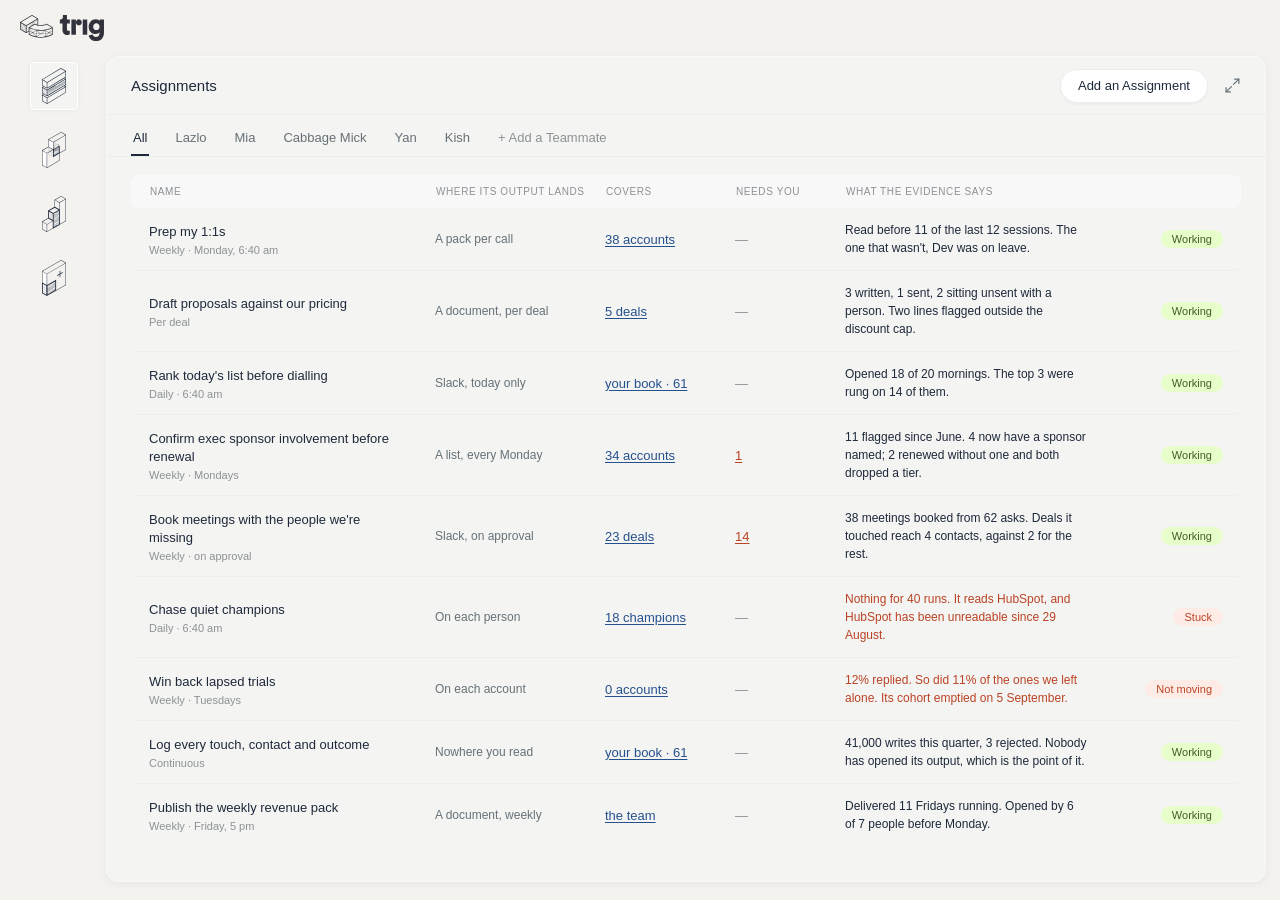
==== assignments.html @ 03ea517f "Trig prototype: shell, dashboard, needs, assignments, reports" ====
<!doctype html>
<html lang="en-GB">
<head>
<meta charset="utf-8">
<meta name="viewport" content="width=device-width, initial-scale=1">
<title>Assignments &middot; Trig</title>
<link rel="stylesheet" href="styles.css">
</head>
<body data-section="dashboard" data-page="assignments">
<div class="app">

  <div class="body" data-shell>

    <main class="panel">

      <div class="titlebar">
        <h1>Assignments</h1>
        <div class="titlebar-actions"><button class="btn" type="button">Add an Assignment</button><span class="expand" aria-hidden="true"><svg width="17" height="17" viewBox="0 0 24 24" fill="none" stroke="currentColor" stroke-width="1.7" stroke-linecap="round" stroke-linejoin="round"><path d="M15 3h6v6"/><path d="M9 21H3v-6"/><path d="M21 3l-7.5 7.5"/><path d="M3 21l7.5-7.5"/></svg></span></div>
      </div>

      <nav class="tabs" aria-label="Teammates">
      <a class="tab" href="#" aria-current="true">All</a>
      <a class="tab" href="#" >Lazlo</a>
      <a class="tab" href="#" >Mia</a>
      <a class="tab" href="#" >Cabbage Mick</a>
      <a class="tab" href="#" >Yan</a>
      <a class="tab" href="#" >Kish</a>
      <a class="tab add" href="#">+ Add a Teammate</a>
      </nav>

      <section class="pad-bottom full" id="asg-view">
        <p class="filter-note" id="assignments-note"></p>
        <div class="table assignments" id="assignments-list"></div>
      </section>

    </main>
  </div>
</div>

<script type="module" src="shell.js"></script>
<script type="module" src="filter.js"></script>
<script type="module" src="assignments.js"></script>
</body>
</html>
---- styles.css ----
/* Trig prototype — the "countries" layer.
   Tokens lifted from Core 2026, node 1945-17562. */

:root {
  --page:   #f3f2ef;
  --panel:  #f4f4f2;
  --panel2: #f8f8f8;
  --edge:   #f9f9f9;
  --rule:   #edeeec;
  --white:  #ffffff;
  --hair:   #dbdbdb;

  --ink:    #1e293b;
  --ink-2:  #667177;
  --ink-3:  #8c9196;

  --shadow-card: 0 2px 8px 0 rgba(0, 0, 0, 0.05);
  --shadow-nav:  0 2px 1px rgba(140, 145, 150, 0.05);

  /* flow — the three greek weights */
  --flow-1: #7f8894; /* prose */
  --flow-2: #9aa0aa; /* names */
  --flow-3: #c3c7cd; /* data */

  --good-bg: #e7fdca;
  --good-fg: #475b25;

  /* Type. Five sizes, all of them already load-bearing in the Assignments
     table: 10 column heads, 11 secondary, 12 body, 13 row content,
     15 titles. Nothing in a layout may invent a sixth. The one exception
     is --t-figure, for the dashboard's hero numbers only. */
  --t-label: 10px;
  --t-xs:    11px;
  --t-sm:    12px;
  --t-md:    13px;
  --t-lg:    15px;
  --t-figure: 28px;

  /* Leading is bound to the size, so a component can't set its own. */
  --lh-xs: 16px;
  --lh-sm: 18px;
  --lh-md: 20px;
  --lh-lg: 22px;

  --r-sm: 4px;
  --r-md: 8px;
  --r-lg: 12px;
  --r-pill: 48px;
}

*, *::before, *::after { box-sizing: border-box; }

html, body {
  margin: 0;
  padding: 0;
  background: var(--page);
  color: var(--ink);
  font-family: "Helvetica Neue", Inter, -apple-system, BlinkMacSystemFont, Roboto, "Segoe UI", sans-serif;
  -webkit-font-smoothing: antialiased;
  -moz-osx-font-smoothing: grayscale;
}

/* ---------------------------------------------------------------- shell */

.app { min-height: 100vh; display: flex; flex-direction: column; }

.logobar { height: 56px; display: flex; align-items: center; padding: 0 20px; flex: none; }
.logobar img { width: 84px; height: auto; display: block; }

.body { position: relative; flex-grow: 1; display: flex; gap: 12px; padding: 0 14px 18px; min-height: 0; }

/* ------------------------------------------------------------------ rail
   Figma node 1952:17944. 48px tiles, 4px radius, 16px gap, 16/6 padding.
   Interaction ported from frontend/src/layout/components/SideNav. */

.rail {
  width: 80px; flex: none;
  display: flex; flex-direction: column; align-items: center;
  padding: 6px 16px;
  gap: 16px;
}
.rail a {
  width: 48px; height: 48px; border-radius: var(--r-sm);
  display: flex; align-items: center; justify-content: center;
  text-decoration: none; position: relative;
  border: 0.5px solid transparent;
  transition: background-color 120ms ease, border-color 120ms ease;
}
.rail a img { width: 24px; height: 36px; display: block; }

/* hover — bg only, no border (matches hover:bg-grey-100) */
.rail a:hover { background: var(--panel); }

/* active — bg + hairline white border + the 2px ambient shadow */
.rail a[aria-current="page"] {
  background: var(--panel);
  border-color: var(--white);
  filter: drop-shadow(0 0 2px rgba(0, 0, 0, 0.05));
}

/* ---------------------------------------------------------------- subnav
   Overlays when hovered; takes layout space when pinned. */

.subnav {
  position: absolute; left: 94px; top: 0; bottom: 0; z-index: 5;
  width: 200px; flex: none;
  background: var(--panel2);
  border: 1px solid var(--white);
  border-radius: var(--r-lg);
  box-shadow: var(--shadow-card);
  display: flex; flex-direction: column;
  overflow: hidden;
  opacity: 0; visibility: hidden; transform: translateX(-6px);
  transition: opacity 120ms ease, transform 120ms ease, visibility 0s linear 120ms;
}
.subnav[data-open="true"] {
  opacity: 1; visibility: visible; transform: none;
  transition: opacity 120ms ease, transform 120ms ease, visibility 0s;
}
.app[data-pinned="true"] .subnav { position: relative; left: 0; }

.subnav header {
  display: flex; align-items: center; justify-content: space-between;
  padding: 12px 16px; border-bottom: 1px solid var(--rule);
}
.subnav header h2 { margin: 0; font-size: var(--t-md); font-weight: 500; }
.subnav .pin {
  border: 0; background: none; padding: 4px; margin: -4px;
  color: var(--ink-2); cursor: pointer; display: flex; line-height: 0;
}
.subnav .pin:hover { color: var(--ink); }
.app[data-pinned="true"] .subnav .pin { color: var(--ink); }
.app[data-pinned="true"] .subnav .pin svg { transform: rotate(180deg); }

.subnav ul { list-style: none; margin: 0; padding: 8px; display: flex; flex-direction: column; gap: 2px; }
.subnav li a {
  display: block; padding: 8px 12px; border-radius: 6px;
  font-size: var(--t-md); color: var(--ink); text-decoration: none;
}
.subnav li a:hover { background: var(--panel); }
.subnav li a[aria-current="page"] { background: var(--white); box-shadow: var(--shadow-nav); font-weight: 500; }

.panel {
  flex-grow: 1; min-width: 0;
  background: var(--panel);
  border: 1px solid var(--edge);
  border-radius: var(--r-lg);
  box-shadow: var(--shadow-card);
  display: flex; flex-direction: column;
  overflow: hidden;
}

/* ------------------------------------------------------------- titlebar */

.titlebar {
  position: relative; height: 58px; flex: none;
  display: flex; align-items: center; padding: 0 24px;
  border-bottom: 1px solid var(--rule);
}
.titlebar h1 { margin: 0; font-size: var(--t-lg); font-weight: 400; color: var(--ink-2); }
.titlebar .expand { position: absolute; right: 24px; color: var(--ink-2); display: flex; }

/* ----------------------------------------------------------------- tabs */

.tabs {
  display: flex; align-items: flex-end; gap: 24px;
  padding: 15px 24px 0;
  border-bottom: 1px solid var(--rule);
}
.tab {
  font-size: var(--t-md); color: var(--ink-2); text-decoration: none;
  padding: 0 2px 9px; border-bottom: 2px solid transparent;
}
.tab[aria-current="true"] { color: var(--ink); border-bottom-color: var(--ink); }
.tab.add { color: var(--ink-3); }

/* ---------------------------------------------------------------- stats */

.stats { display: flex; border-bottom: 1px solid var(--rule); }
.stat { flex: 1 1 0; padding: 14px 24px; min-width: 0; }
.stat + .stat { border-left: 1px solid var(--rule); }
.stat dt { font-size: var(--t-md); color: var(--ink-2); margin: 0 0 5px; }
.stat dd {
  margin: 0; font-size: var(--t-figure); line-height: 34px; font-weight: 300;
  letter-spacing: -0.02em; font-variant-numeric: tabular-nums;
}

/* -------------------------------------------------------------- section */

.section-head {
  display: flex; align-items: center; justify-content: space-between;
  padding: 20px 24px 14px;
}
.section-head h2 { margin: 0; font-size: var(--t-lg); font-weight: 500; }

.btn {
  display: inline-flex; align-items: center; gap: 9px;
  height: 34px; padding: 0 17px;
  border: 1px solid var(--rule); border-radius: var(--r-pill);
  background: var(--white); box-shadow: var(--shadow-nav);
  font: inherit; font-size: var(--t-md); font-weight: 500; color: var(--ink);
  text-decoration: none; cursor: pointer;
}

.divider { height: 1px; background: var(--rule); margin-top: 20px; }

/* ----------------------------------------------------------------- flow
   Unreadable by design: structure only, no content to assess yet. */

.flow { display: inline-flex; align-items: center; flex-wrap: wrap; gap: 8px; }
.flow i {
  display: block; height: 4px; border-radius: 2px;
  background: var(--flow-3);
}
.flow.prose { gap: 11px; }
.flow.prose i { height: 9px; border-radius: 5px; background: var(--flow-1); }
.flow.name { gap: 9px; }
.flow.name i { height: 5px; border-radius: 3px; background: var(--flow-2); }
.flow.cell i { background: var(--flow-2); }

.overview { padding: 20px 24px 26px; border-bottom: 1px solid var(--rule); }
.overview h2 { margin: 0 0 16px; font-size: var(--t-lg); font-weight: 500; }
.overview .line + .line { margin-top: 15px; }

/* ---------------------------------------------------------------- table */

.table { padding: 0 24px; }
.table .row {
  display: grid;
  grid-template-columns: 1fr 300px 300px 300px 300px;
  align-items: center;
}
.table.has-status .row { grid-template-columns: 1fr 300px 300px 300px 300px 190px; }

.table .row.head {
  background: var(--panel2);
  border: 1px solid var(--edge);
  border-radius: var(--r-md);
  padding: 10px 18px;
  font-size: var(--t-label);
  letter-spacing: 0.06em;
  text-transform: uppercase;
  color: var(--ink-3);
}
.table .row.item { padding: 15px 18px; border-bottom: 1px solid var(--rule); }
.table .row.item:last-child { border-bottom: 0; }

.status-good {
  display: inline-block; width: 34px; height: 10px; border-radius: 5px;
  background: var(--good-fg); opacity: 0.55;
  box-shadow: 0 0 0 5px var(--good-bg);
  margin-left: 5px;
}
.status-idle { display: inline-flex; align-items: center; gap: 7px; }
.status-idle::before {
  content: ""; width: 9px; height: 9px; border-radius: 50%;
  border: 1.5px solid var(--flow-2);
}
.status-idle::after {
  content: ""; width: 34px; height: 4px; border-radius: 2px; background: var(--flow-2);
}

/* ---------------------------------------------------------------- cards */

.cards { padding: 0 24px 8px; display: flex; flex-wrap: wrap; gap: 14px; }
.cards .card {
  flex: 1 1 calc(33.333% - 10px); min-width: 0; height: 64px;
  background: var(--panel2);
  border: 1px solid var(--edge);
  border-radius: var(--r-md);
  box-shadow: var(--shadow-nav);
}

.pad-bottom { padding-bottom: 8px; }

/* ---------------------------------------------------------- needs action */

.table.needs .row { grid-template-columns: 186px 1fr 176px 128px 66px 132px; gap: 18px; }
.table .row.need { cursor: pointer; border-radius: 6px; }
.table .row.need:hover { background: var(--panel2); }
.table .row.need:focus-visible { outline: 2px solid var(--ink); outline-offset: -2px; }
.table .row.need[data-selected] { background: var(--white); box-shadow: var(--shadow-nav); }

.need-name { display: flex; align-items: center; gap: 10px; font-size: var(--t-md); font-weight: 500; padding-right: 12px; }

/* The subject glyph is the only thing that says whether a row is about a
   customer or about our own plumbing. It changes whether you act at all. */
.need-glyph { width: 16px; height: 16px; flex: none; color: var(--ink-3); }
.need-glyph svg { width: 16px; height: 16px; display: block; }
.need[data-subject="tool"]       .need-glyph { color: #c2410c; }
.need[data-subject="assignment"] .need-glyph { color: #7c6f9c; }
.need[data-subject="person"]     .need-glyph { color: #25508e; }

/* "whose" carries the yours / someone-else's split at row level */
.need-meta.whose { color: var(--ink); }
.need[data-subject="person"] .need-meta.whose { color: #25508e; }

.drawer-kind {
  display: flex; align-items: center; gap: 7px;
  margin: 0 0 6px !important; font-size: var(--t-xs); letter-spacing: 0.06em;
  text-transform: uppercase; color: var(--ink-3) !important;
}

.need-line { font-size: var(--t-sm); line-height: var(--lh-sm); padding-right: 24px; }
.need-meta { font-size: var(--t-sm); color: var(--ink-2); }
.need-age  { font-size: var(--t-sm); color: var(--ink-3); font-variant-numeric: tabular-nums; }
.need-verb { display: flex; justify-content: flex-end; }

.btn.sm { height: 28px; padding: 0 12px; font-size: var(--t-sm); gap: 6px; }
.btn.primary { background: var(--ink); border-color: var(--ink); color: var(--white); }

/* --------------------------------------------------------------- drawer */

#scrim {
  position: fixed; inset: 0; background: rgba(0, 0, 0, 0.1); z-index: 40;
  opacity: 0; visibility: hidden; transition: opacity 140ms ease, visibility 0s linear 140ms;
}
#scrim[data-open="true"] { opacity: 1; visibility: visible; transition: opacity 140ms ease, visibility 0s; }

#drawer {
  position: fixed; top: 12px; right: 12px; bottom: 12px; width: 640px; z-index: 50;
  background: var(--panel);
  border: 1px solid var(--white);
  border-radius: var(--r-lg);
  box-shadow: 0 24px 48px rgba(15, 12, 8, 0.16), 0 8px 16px rgba(15, 12, 8, 0.08);
  display: flex; flex-direction: column; overflow: hidden;
  transform: translateX(16px); opacity: 0; visibility: hidden;
  transition: transform 160ms ease, opacity 160ms ease, visibility 0s linear 160ms;
}
#drawer[data-open="true"] {
  transform: none; opacity: 1; visibility: visible;
  transition: transform 160ms ease, opacity 160ms ease, visibility 0s;
}

#drawer header {
  display: flex; align-items: flex-start; justify-content: space-between; gap: 16px;
  padding: 18px 22px 15px; border-bottom: 1px solid var(--rule); flex: none;
}
#drawer header h2 { margin: 0 0 4px; font-size: var(--t-lg); font-weight: 500; letter-spacing: -0.005em; }
#drawer header p  { margin: 0; font-size: var(--t-sm); color: var(--ink-2); }

.icon-btn {
  border: 0; background: none; padding: 5px; margin: -5px; line-height: 0;
  color: var(--ink-2); cursor: pointer; border-radius: 5px;
}
.icon-btn:hover:not(:disabled) { color: var(--ink); background: var(--panel2); }
.icon-btn:disabled { opacity: 0.3; cursor: default; }

.drawer-body { flex-grow: 1; overflow-y: auto; padding: 4px 22px 20px; }
.drawer-body h3 {
  margin: 20px 0 8px; font-size: var(--t-xs); font-weight: 500;
  letter-spacing: 0.06em; text-transform: uppercase; color: var(--ink-3);
}
/* ONE list component, not one per surface. These were scoped to
   .drawer-body, so every list in a canvas fell back to the UA defaults:
   16px, disc bullets, 40px indent. That was the bad leading. */

ul.ev, ol.steps { margin: 0; padding: 0; list-style: none; }
ul.ev li, ol.steps li {
  font-size: var(--t-sm); line-height: var(--lh-sm);
  padding: 3px 0 3px 19px; position: relative;
}
ul.ev li::before {
  content: ""; position: absolute; left: 4px; top: 9px;
  width: 4px; height: 4px; border-radius: 50%; background: var(--ink-3);
}
.drawer-body ul.ev li::before { background: #f97d5e; }
ol.steps { counter-reset: s; }
ol.steps li::before {
  counter-increment: s; content: counter(s);
  position: absolute; left: 2px; top: 3px;
  font-size: var(--t-xs); color: var(--ink-3); font-variant-numeric: tabular-nums;
}

.artefact {
  background: var(--white); border: 1px solid var(--rule);
  border-radius: var(--r-md); padding: 13px 15px; margin-top: 2px;
}
.artefact-meta { margin: 0 0 8px; font-size: var(--t-xs); color: var(--ink-2); }
.artefact-body { margin: 0; font-size: var(--t-md); line-height: var(--lh-lg); }

#drawer footer { flex: none; border-top: 1px solid var(--rule); padding: 15px 22px 16px; }
#drawer .actions { display: flex; gap: 8px; flex-wrap: wrap; }
#drawer .after { margin: 11px 0 0; font-size: var(--t-sm); line-height: var(--lh-sm); color: var(--ink-2); }
#drawer .pager {
  display: flex; align-items: center; justify-content: flex-end; gap: 12px;
  margin-top: 13px; padding-top: 12px; border-top: 1px solid var(--rule);
  font-size: var(--t-sm); color: var(--ink-2); font-variant-numeric: tabular-nums;
}

.need[data-kind="ready"] .need-line { color: var(--ink-2); }

/* --------------------------------------------------------------- reports
   The thumbnail is a shape signature, not a loading state: a real
   miniature of the report's layout, drawn in one restrained ink. */

:root {
  --sk-1: #d4dae4; /* a filled element */
  --sk-2: #e6eaf0; /* a quiet element */
  --sk-3: #eff2f6; /* a rule or a track */
  --sk-hot: #b9c8de; /* the emphasised one */
}

.section-sub { margin: -8px 0 0; padding: 0 24px 4px; font-size: var(--t-md); color: var(--ink-2); }

.reports-grid {
  padding: 4px 24px 8px;
  display: grid; grid-template-columns: repeat(3, minmax(0, 1fr)); gap: 22px 20px;
}

.report { min-width: 0; }
.report h3 { margin: 13px 0 5px; font-size: var(--t-md); font-weight: 500; letter-spacing: -0.005em; }
.report .blurb {
  margin: 0; font-size: var(--t-sm); line-height: var(--lh-sm); color: var(--ink-2);
  display: -webkit-box; -webkit-line-clamp: 2; -webkit-box-orient: vertical; overflow: hidden;
}
.report .age { margin: 10px 0 0; font-size: var(--t-xs); color: var(--ink-3); }

.thumb {
  position: relative; height: 172px; overflow: hidden;
  background: var(--white);
  border: 1px solid var(--rule);
  border-radius: var(--r-md);
  box-shadow: var(--shadow-nav);
  transition: transform 140ms ease, box-shadow 140ms ease, border-color 140ms ease;
}
.report:hover .thumb {
  transform: translateY(-2px);
  box-shadow: 0 6px 16px rgba(0, 0, 0, 0.07);
  border-color: var(--hair);
}
.thumb-inner { padding: 13px 14px; height: 100%; display: flex; flex-direction: column; gap: 9px; }

/* the top of a longer document, not a card that ends */
.thumb-fade {
  position: absolute; left: 0; right: 0; bottom: 0; height: 46px;
  background: linear-gradient(to bottom, rgba(255,255,255,0), #fff 82%);
  pointer-events: none;
}

/* ---- skeleton primitives ---- */

.sk-b { display: block; height: 4px; border-radius: 2px; background: var(--sk-2); }
.sk-b.strong { background: var(--sk-1); }
.sk-b.h6 { height: 6px; border-radius: 3px; }
.sk-b.w14 { width: 14%; } .sk-b.w20 { width: 20%; } .sk-b.w22 { width: 22%; }
.sk-b.w26 { width: 26%; } .sk-b.w28 { width: 28%; } .sk-b.w30 { width: 30%; }
.sk-b.w34 { width: 34%; } .sk-b.w40 { width: 40%; } .sk-b.w50 { width: 50%; }
.sk-b.w56 { width: 56%; } .sk-b.w60 { width: 60%; } .sk-b.w70 { width: 70%; }

.sk-row { display: flex; gap: 7px; flex: none; }
.sk-row.tight { gap: 6px; }
.sk-tile {
  flex: 1 1 0; min-width: 0; background: var(--sk-3); border-radius: 4px;
  padding: 7px 8px; display: flex; flex-direction: column; gap: 5px;
}
.sk-tile.flat { background: none; padding: 0; }

.sk-table { display: flex; flex-direction: column; gap: 1px; flex: none; }
.sk-table.tall { gap: 1px; }
.sk-table.flush { flex: 1 1 0; }
.sk-tr {
  display: grid; grid-template-columns: 1fr 58px 58px 40px; gap: 9px;
  align-items: center; padding: 6px 8px; border-radius: 3px;
}
.sk-table.flush .sk-tr { grid-template-columns: 1fr 34px; }
.sk-tr.head { background: var(--sk-3); }
.sk-tr.head .sk-b { background: var(--sk-1); }

.sk-split { display: flex; gap: 12px; flex: 1 1 auto; min-height: 0; }
.sk-chart { flex: 1.3 1 0; min-width: 0; display: flex; flex-direction: column; }
.sk-chart svg { width: 100%; flex: 1 1 auto; display: block; overflow: visible; }
.sk-area { fill: var(--sk-2); }
.sk-line-p { fill: none; stroke: var(--sk-hot); stroke-width: 2; vector-effect: non-scaling-stroke; }
.sk-axis { display: flex; gap: 6px; margin-top: 6px; }
.sk-axis i { flex: 1 1 0; height: 3px; border-radius: 2px; background: var(--sk-3); }

.sk-list { flex: 1 1 0; min-width: 0; display: flex; flex-direction: column; gap: 9px; padding-top: 4px; }
.sk-li { display: flex; align-items: center; gap: 7px; }
.sk-dot { width: 6px; height: 6px; border-radius: 50%; background: var(--sk-1); flex: none; }
.sk-li .sk-b { flex: 0 0 auto; }

.sk-funnel { display: flex; flex-direction: column; gap: 9px; padding-top: 2px; }
.sk-fr { display: grid; grid-template-columns: 34px 1fr 20px; gap: 9px; align-items: center; }
.sk-fr .sk-bar { height: 11px; border-radius: 3px; background: var(--sk-2); }
.sk-fr:first-child .sk-bar { background: var(--sk-hot); }
.sk-fr:nth-child(2) .sk-bar { background: var(--sk-1); }

.sk-cols { display: flex; align-items: flex-end; gap: 5px; flex: 1 1 auto; min-height: 54px; }
.sk-cols.short { min-height: 0; }
.sk-col { flex: 1 1 0; background: var(--sk-2); border-radius: 2px 2px 0 0; }
.sk-col.hot { background: var(--sk-hot); }
.sk-baseline { height: 1px; background: var(--sk-3); flex: none; }

/* ----------------------------------------------------------- assignments */

.table.assignments .row { grid-template-columns: 268px 152px 112px 92px 1fr 118px; gap: 18px; }
.table .row.item.asg { cursor: pointer; border-radius: 6px; padding: 13px 18px; }
.table .row.item.asg:hover { background: var(--panel2); }
.table .row.item.asg:focus-visible { outline: 2px solid var(--ink); outline-offset: -2px; }
.table .row.item.asg[aria-current="true"] { background: var(--white); box-shadow: var(--shadow-nav); }

.asg-name { display: flex; flex-direction: column; gap: 3px; min-width: 0; padding-right: 12px; }
.asg-title { font-size: var(--t-md); font-weight: 500; line-height: var(--lh-sm); }
.asg-cadence { font-size: var(--t-xs); color: var(--ink-3); }

.asg-meta { font-size: var(--t-sm); color: var(--ink-2); }
.asg-evidence { font-size: var(--t-sm); line-height: var(--lh-sm); }
.asg[data-state="bad"] .asg-evidence { color: #ba4325; }

/* every count is a door */
.asg-door { font-size: var(--t-md); color: #25508e; text-decoration: underline; text-underline-offset: 2px; }
.asg-door.needs { font-weight: 500; color: #ba4325; }
.asg-door.none { color: var(--ink-3); text-decoration: none; }

.asg-state { display: flex; justify-content: flex-end; }
.pill {
  display: inline-flex; align-items: center; border-radius: var(--r-pill);
  padding: 3px 11px; font-size: var(--t-xs); font-weight: 500; white-space: nowrap;
  background: var(--good-bg); color: var(--good-fg);
}
.asg[data-state="bad"] .pill { background: #ffebe5; color: #ba4325; }

/* ------------------------------------------------- dedicated section page
   Same list, composed differently: the section header becomes the page
   title and its action moves into the titlebar. No new components. */

.titlebar-actions { position: absolute; right: 24px; display: flex; align-items: center; gap: 16px; }
.titlebar-actions .expand { position: static; }
.titlebar h1 { font-size: var(--t-lg); }
body:not([data-page="dashboard"]) .titlebar h1 { font-weight: 500; color: var(--ink); }

section.full { padding-top: 18px; }
section.full > .table, section.full > .reports-grid { padding-top: 0; }
.section-sub.flush { margin: 0 0 16px; padding: 0 24px; }

/* the filter says what it cannot do, rather than quietly doing nothing */
.filter-note { margin: 0 0 12px; padding: 0 24px; font-size: var(--t-sm); color: var(--ink-3); }
.filter-note:empty { display: none; }

/* The narrow variant of the assignments table: identical rows, identical
   padding and rules, with the cells that don't fit hidden. */
.table.assignments.narrow { padding: 0; }
.table.assignments.narrow .row { grid-template-columns: 1fr auto; gap: 12px; }
.table.assignments.narrow .asg-meta,
.table.assignments.narrow .asg-door,
.table.assignments.narrow .asg-evidence { display: none; }
.table.assignments.narrow .pill { padding: 2px 8px; }

/* --------------------------------------------------------- stepped view */

.stepped { display: flex; gap: 0; min-height: 620px; }
.col { min-width: 0; }
/* 24px matches .table, so a row sits at the same x whether the table is
   full width or is column 1. Without it the list shifts 10px on select. */
.col-list { width: 344px; flex: none; border-right: 1px solid var(--rule); padding: 0 24px 14px; }
.col-subjects { width: 308px; flex: none; border-right: 1px solid var(--rule); padding: 0 16px 12px; }
.col-canvas { flex: 1 1 0; padding: 4px 26px 24px; min-width: 0; }
.stepped.collapsed .col-canvas { padding-left: 26px; }



.subj {
  display: flex; flex-direction: column; gap: 2px; width: 100%; text-align: left;
  border: 0; background: none; font: inherit; cursor: pointer;
  padding: 9px 10px; border-radius: 6px; color: var(--ink);
}
.subj:hover { background: var(--panel2); }
.subj.on { background: var(--white); box-shadow: var(--shadow-nav); }






.subj-name { font-size: var(--t-md); }
.subj-sub { font-size: var(--t-xs); color: var(--ink-3); }

.run-chip {
  display: inline-flex; align-items: center; gap: 7px; margin: 0 0 10px 10px;
  background: var(--panel); border: 1px solid var(--rule); border-radius: var(--r-pill);
  padding: 4px 11px; font-size: var(--t-xs); color: var(--ink-2);
}
.grp {
  padding: 12px 10px 5px; font-size: var(--t-label); letter-spacing: 0.06em;
  text-transform: uppercase; color: var(--ink-3);
}
.grp.warn { color: #ba4325; }

/* ---- canvas ---- */

.col-canvas h2 { margin: 14px 0 5px; font-size: var(--t-lg); font-weight: 500; letter-spacing: -0.005em; }
.col-canvas .tag {
  display: inline-block; vertical-align: 3px; margin-left: 6px;
  background: var(--panel); border-radius: var(--r-pill);
  padding: 3px 10px; font-size: var(--t-xs); font-weight: 500; color: var(--ink-2);
}
.canvas-meta { margin: 0; font-size: var(--t-sm); line-height: var(--lh-sm); color: var(--ink-2); max-width: 720px; }
.canvas-body { max-width: 720px; }
.canvas-body h3 {
  margin: 18px 0 6px; font-size: var(--t-label); font-weight: 500;
  letter-spacing: 0.06em; text-transform: uppercase; color: var(--ink-3);
}
.canvas-body h3:first-child { margin-top: 12px; }
.canvas-actions { display: flex; gap: 8px; flex-wrap: wrap; margin-top: 14px; }
.canvas-after { margin: 12px 0 0; font-size: var(--t-sm); line-height: var(--lh-sm); color: var(--ink-2); max-width: 620px; }
.canvas-after.cost { color: #ba4325; }

.verdict { margin: 12px 0 0; font-size: var(--t-md); line-height: var(--lh-md); border-radius: var(--r-md); padding: 14px 16px; max-width: 760px; }
.verdict.ok  { background: #d2fbef; color: #077764; }
.verdict.bad { background: #fff6f4; color: #ba4325; }

.collapse-note {
  display: flex; align-items: flex-start; gap: 10px; margin: 12px 0 0;
  font-size: var(--t-sm); line-height: var(--lh-sm); color: var(--ink-2); max-width: 720px;
}
.collapse-note svg { flex: none; margin-top: 4px; }
.collapse-note strong { color: var(--ink); font-weight: 500; }

.proof { display: flex; flex-direction: column; }
.proof-row { display: flex; gap: 14px; align-items: baseline; padding: 9px 0; border-bottom: 1px solid var(--rule); }
.proof-n { width: 62px; flex: none; font-size: var(--t-lg); font-weight: 500; font-variant-numeric: tabular-nums; }
.proof-row > div { display: flex; flex-direction: column; gap: 2px; }
.proof-l { font-size: var(--t-md); }
.proof-s { font-size: var(--t-xs); color: var(--ink-3); }

.set-table { padding: 0; }
.set-table .row { grid-template-columns: 150px 88px 1fr 300px; gap: 16px; }
.set-table .row.item { padding: 10px 14px; border-bottom: 1px solid var(--rule); font-size: var(--t-sm); line-height: var(--lh-sm); }
.set-table .row.head { padding: 9px 14px; }

/* ---- sequence: every output stacked, with an index that jumps ---- */

.seq-index { display: flex; flex-wrap: wrap; gap: 7px; margin: 14px 0 4px; }
.seq-chip {
  display: inline-flex; align-items: center; gap: 8px;
  background: var(--panel); border: 1px solid var(--rule); border-radius: var(--r-pill);
  padding: 5px 13px; font-size: var(--t-sm); white-space: nowrap;
}
.seq-chip.on { background: var(--white); box-shadow: var(--shadow-nav); }
.seq-chip em { font-style: normal; color: var(--ink-3); font-size: var(--t-xs); }
.seq-chip .d { width: 6px; height: 6px; border-radius: 50%; background: #25508e; }
.seq-chip .d.read { background: var(--sk-1); }

.canvas-body.wide { max-width: none; }

.seq-part { border: 1px solid var(--rule); border-radius: var(--r-md); background: var(--white); margin-top: 14px; }
.seq-part header {
  display: flex; align-items: baseline; gap: 12px;
  padding: 12px 16px; border-bottom: 1px solid var(--rule); background: var(--panel2);
  border-radius: var(--r-md) var(--r-md) 0 0;
}
.seq-when { font-size: var(--t-md); font-weight: 500; font-variant-numeric: tabular-nums; }
.seq-name { font-size: var(--t-md); font-weight: 500; }
.seq-meta { font-size: var(--t-sm); color: var(--ink-2); }
.seq-state { margin-left: auto; font-size: var(--t-xs); color: var(--ink-3); }
.canvas-cols { display: grid; grid-template-columns: 1fr 1fr; gap: 28px; align-items: start; }
.seq-cols { display: grid; grid-template-columns: 1fr 1fr; gap: 26px; padding: 2px 16px 14px; align-items: start; }
.seq-cols h3 { margin-top: 12px; }

/* ---- grid: bulk bar, and columns that vary by report ---- */

.bulk {
  display: flex; align-items: center; gap: 12px; flex-wrap: wrap;
  background: var(--ink); color: var(--white);
  border-radius: var(--r-md); padding: 12px 16px; margin: 16px 0 12px;
  font-size: var(--t-sm);
}
.bulk .btn { height: 30px; margin-left: auto; }
.bulk .btn + .btn { margin-left: 0; }
.set-table .row { grid-template-columns: var(--set-cols, 150px 88px 1fr 300px); }

/* ------------------------------------------------ single artefact canvas
   The document is the body of the canvas, not a link out of it. */

.canvas-head { display: flex; align-items: flex-start; justify-content: space-between; gap: 24px; }
.canvas-actions.tight { margin-top: 14px; flex-wrap: nowrap; }

.doc-split { display: grid; grid-template-columns: minmax(0, 1.3fr) 296px; gap: 26px; margin-top: 18px; align-items: start; }

.paper-frame { background: var(--panel2); border: 1px solid var(--edge); border-radius: var(--r-md); padding: 20px; }
.paper {
  position: relative; background: var(--white); border-radius: 2px;
  box-shadow: 0 2px 14px rgba(0, 0, 0, 0.09);
  padding: 26px 30px 34px; overflow: hidden; max-height: 560px;
}
.paper-top { display: flex; justify-content: space-between; align-items: baseline; padding-bottom: 11px; border-bottom: 1.5px solid var(--ink); }
.paper-brand { font-size: var(--t-md); font-weight: 500; letter-spacing: -0.01em; }
.paper-conf { font-size: var(--t-label); color: var(--ink-3); }

.paper-title { margin: 18px 0 4px; font-size: var(--t-lg); font-weight: 400; letter-spacing: -0.01em; }
.paper-sub { margin: 0; font-size: var(--t-xs); color: var(--ink-2); }
.paper-h {
  margin: 16px 0 5px; font-size: var(--t-label); font-weight: 500;
  letter-spacing: 0.06em; text-transform: uppercase; color: var(--ink-3);
}
.paper-p { margin: 0; font-size: var(--t-sm); line-height: var(--lh-sm); color: var(--ink); }

.paper-table { display: flex; flex-direction: column; }
.paper-line {
  display: flex; justify-content: space-between; gap: 20px;
  padding: 5px 0; border-bottom: 1px solid var(--rule);
  font-size: var(--t-sm); font-variant-numeric: tabular-nums;
}
.paper-line.strong { font-weight: 500; }

.paper-fade { position: absolute; left: 0; right: 0; bottom: 26px; height: 54px; background: linear-gradient(to bottom, rgba(255,255,255,0), #fff 80%); }
.paper-foot { position: absolute; left: 0; right: 0; bottom: 10px; margin: 0; text-align: center; font-size: var(--t-label); color: var(--ink-3); }

/* the rail beside it */
.doc-side h3 { margin: 0 0 8px; font-size: var(--t-label); font-weight: 500; letter-spacing: 0.06em; text-transform: uppercase; color: var(--ink-3); }
.doc-side h3 em { float: right; font-style: normal; text-transform: none; letter-spacing: 0; }
.doc-side h3 + * + h3, .doc-side h3 + h3 { margin-top: 20px; }
.doc-side ul { list-style: none; margin: 0 0 20px; padding: 0; }
.doc-side li { display: flex; gap: 10px; padding: 8px 0; border-bottom: 1px solid var(--rule); }
.doc-side li > span:last-child { display: flex; flex-direction: column; gap: 2px; min-width: 0; }
.prov li { flex-direction: column; gap: 2px; }
.prov-t { font-size: var(--t-sm); line-height: var(--lh-sm); }
.prov-s { font-size: var(--t-xs); line-height: var(--lh-xs); color: var(--ink-3); }

.check-i { width: 14px; height: 14px; flex: none; margin-top: 3px; }
.check-i svg { width: 14px; height: 14px; display: block; }
.checks li.ok .check-i { color: #01b89b; }
.checks li.warn .check-i { color: #f97d5e; }

.versions li { align-items: flex-start; padding: 9px 10px; border-bottom: 0; border-radius: 6px; }
.versions li.on { background: var(--white); box-shadow: var(--shadow-nav); }
.v-n { width: 34px; flex: none; font-size: var(--t-sm); font-weight: 500; color: var(--ink-2); }

/* ------------------------------------------------------ assignment report
   What the canvas shows before a subject is picked: the definition, the
   mechanism, the efficacy against a held-back group, and what's been
   learned. Built from components that already exist. */

.subj.report { border-bottom: 1px solid var(--rule); border-radius: 6px 6px 0 0; margin-bottom: 4px; }

.canvas-verdict { margin: 6px 0 3px; font-size: var(--t-md); line-height: var(--lh-md); max-width: 720px; }
.canvas-verdict strong { font-weight: 500; }
.canvas-h {
  margin: 26px 0 10px; font-size: var(--t-label); font-weight: 500;
  letter-spacing: 0.06em; text-transform: uppercase; color: var(--ink-3);
}
.sub-h { margin: 0 0 8px; font-size: var(--t-sm); font-weight: 500; }

/* the two definitions — read-only, and they say where they actually live */
.def-strip { display: grid; grid-template-columns: 1fr 1fr; gap: 14px; margin-top: 18px; }
.def { background: var(--panel2); border: 1px solid var(--edge); border-radius: var(--r-md); padding: 14px 16px; }
.def h3 { margin: 0 0 6px; font-size: var(--t-label); font-weight: 500; letter-spacing: 0.06em; text-transform: uppercase; color: var(--ink-3); }
.def p { margin: 0 0 8px; font-size: var(--t-sm); line-height: var(--lh-sm); }
.def p strong { font-weight: 500; }
.def-where { font-size: var(--t-xs); color: var(--ink-3); }

/* trigger → steps → waits */
.flowsteps { list-style: none; margin: 0; padding: 0; }
.flowsteps li { display: grid; grid-template-columns: 24px 1fr auto; gap: 12px; align-items: center;
  background: var(--white); border: 1px solid var(--rule); border-radius: var(--r-md); padding: 10px 14px; }
.flowsteps li.wait {
  display: flex; align-items: center; gap: 11px; border: 0; background: none; padding: 5px 0 5px 34px;
  font-size: var(--t-xs); color: var(--ink-3);
}
.flowsteps li.wait::before { content: ""; width: 1px; height: 14px; background: var(--hair); }
.flowsteps li.trigger { background: var(--panel2); }
.fs-n { font-size: var(--t-xs); color: var(--ink-3); font-variant-numeric: tabular-nums; text-align: center; }
.fs-b { display: flex; flex-direction: column; gap: 2px; min-width: 0; }
.fs-t { font-size: var(--t-md); }
.fs-s { font-size: var(--t-xs); color: var(--ink-3); }
.fs-tag { font-size: var(--t-xs); color: var(--ink-3); white-space: nowrap; }
.flowsteps li.needs .fs-tag { color: #ba4325; }
.flowsteps li.send .fs-tag { color: #077764; }

/* the outcome funnel and the held-back comparison */
.funnel { display: flex; gap: 10px; align-items: flex-end; }
.fn { flex-basis: 0; min-width: 0; }
.fn-bar { height: 8px; border-radius: 4px; background: var(--sk-3); overflow: hidden; margin-bottom: 8px; }
.fn-bar span { display: block; height: 8px; background: var(--flow-2); border-radius: 4px; }
.fn:first-child .fn-bar span { background: var(--ink); }
.fn:last-child .fn-bar span { background: #01b89b; }
.fn-n { display: block; font-size: var(--t-lg); font-variant-numeric: tabular-nums; }
.fn-l { display: block; font-size: var(--t-xs); color: var(--ink-3); }

.held { display: grid; grid-template-columns: auto auto 1fr; gap: 26px; align-items: center;
  background: var(--panel2); border: 1px solid var(--edge); border-radius: var(--r-md);
  padding: 14px 18px; margin-top: 16px; }
.held-n { display: block; font-size: var(--t-lg); font-weight: 500; font-variant-numeric: tabular-nums; }
.held-n.quiet { color: var(--ink-3); }
.held-l { display: block; font-size: var(--t-xs); color: var(--ink-3); }
.held-say { margin: 0; font-size: var(--t-sm); line-height: var(--lh-sm); }

.set-table .row.item.hot { background: var(--white); box-shadow: var(--shadow-nav); border-radius: 4px; }
.canvas-cols.runs { grid-template-columns: minmax(0, 1.55fr) minmax(0, 1fr); }

.changelog { list-style: none; margin: 0; padding: 0; }
.changelog li { display: flex; gap: 12px; padding: 7px 0; border-bottom: 1px solid var(--rule);
  font-size: var(--t-sm); line-height: var(--lh-sm); }
.changelog .cl-d { width: 46px; flex: none; color: var(--ink-3); font-variant-numeric: tabular-nums; }
.changelog li.bad span:last-child { color: #ba4325; }
.changelog li.good span:last-child { color: #077764; }
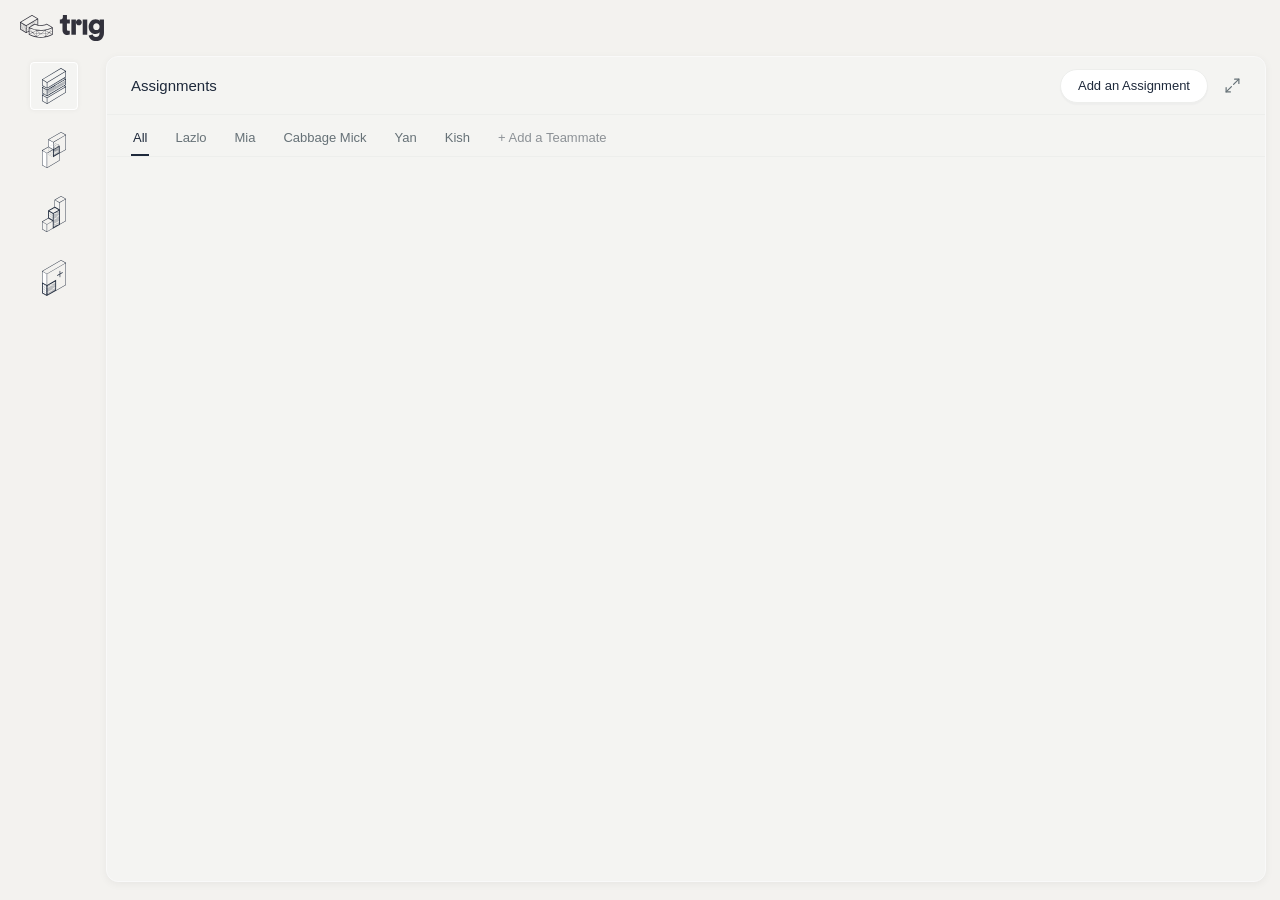
==== commit 53f8ab91: "Changes interleaved into the run table; account sets open in the shared drawer" ====
--- a/assignments.html
+++ b/assignments.html
@@ -38,6 +38,7 @@
 </div>
 
 <script type="module" src="shell.js"></script>
+<script type="module" src="drawer.js"></script>
 <script type="module" src="filter.js"></script>
 <script type="module" src="assignments.js"></script>
 </body>
--- a/styles.css
+++ b/styles.css
@@ -752,7 +752,7 @@
 
 /* trigger → steps → waits */
 .flowsteps { list-style: none; margin: 0; padding: 0; }
-.flowsteps li { display: grid; grid-template-columns: 24px 1fr auto; gap: 12px; align-items: center;
+.flowsteps li { display: grid; grid-template-columns: 24px 1fr 168px 92px; gap: 14px; align-items: center;
   background: var(--white); border: 1px solid var(--rule); border-radius: var(--r-md); padding: 10px 14px; }
 .flowsteps li.wait {
   display: flex; align-items: center; gap: 11px; border: 0; background: none; padding: 5px 0 5px 34px;
@@ -787,11 +787,104 @@
 .held-say { margin: 0; font-size: var(--t-sm); line-height: var(--lh-sm); }
 
 .set-table .row.item.hot { background: var(--white); box-shadow: var(--shadow-nav); border-radius: 4px; }
-.canvas-cols.runs { grid-template-columns: minmax(0, 1.55fr) minmax(0, 1fr); }
-
-.changelog { list-style: none; margin: 0; padding: 0; }
-.changelog li { display: flex; gap: 12px; padding: 7px 0; border-bottom: 1px solid var(--rule);
-  font-size: var(--t-sm); line-height: var(--lh-sm); }
-.changelog .cl-d { width: 46px; flex: none; color: var(--ink-3); font-variant-numeric: tabular-nums; }
-.changelog li.bad span:last-child { color: #ba4325; }
-.changelog li.good span:last-child { color: #077764; }
+
+
+/* how many are standing at each point, right now */
+.fs-through { font-size: var(--t-sm); color: var(--ink-2); font-variant-numeric: tabular-nums; text-align: right; }
+.fs-tag { text-align: right; }
+.flowsteps li.wait { justify-content: flex-start; }
+.wait-here {
+  margin-left: auto; font-size: var(--t-xs); color: var(--ink);
+  background: var(--panel2); border: 1px solid var(--edge);
+  border-radius: var(--r-pill); padding: 2px 10px;
+}
+
+/* -------------------------------------------------------- batch of drafts
+   Trig wrote them; a person decides which go. The bulk action puts the
+   chosen ones into Gmail — Trig never sends, and never composes. */
+
+.bulkbar {
+  display: flex; align-items: center; gap: 14px; flex-wrap: wrap;
+  background: var(--ink); color: var(--white);
+  border-radius: var(--r-md); padding: 11px 14px; margin: 18px 0 14px;
+  font-size: var(--t-sm);
+}
+.bulk-count strong { font-weight: 500; }
+.bulk-note { color: rgba(255,255,255,0.6); }
+.bulkbar .btn { margin-left: auto; }
+.bulkbar .btn.primary { background: var(--white); border-color: var(--white); color: var(--ink); }
+.bulkbar .btn:disabled { opacity: 0.4; cursor: default; }
+
+/* one checkbox, drawn */
+.cb { display: inline-flex; align-items: center; cursor: pointer; }
+.cb input { position: absolute; opacity: 0; width: 0; height: 0; }
+.cb span {
+  width: 15px; height: 15px; border-radius: 3px;
+  border: 1px solid var(--hair); background: var(--white); display: block; position: relative;
+}
+.cb input:checked + span { background: var(--ink); border-color: var(--ink); }
+.cb input:checked + span::after {
+  content: ""; position: absolute; left: 4px; top: 1px; width: 4px; height: 8px;
+  border: solid var(--white); border-width: 0 1.6px 1.6px 0; transform: rotate(45deg);
+}
+.cb input:indeterminate + span { background: var(--ink); border-color: var(--ink); }
+.cb input:indeterminate + span::after {
+  content: ""; position: absolute; left: 3px; top: 6px; width: 7px; height: 0;
+  border-top: 1.6px solid var(--white); transform: none;
+}
+.cb.all span { border-color: rgba(255,255,255,0.4); background: transparent; }
+.cb.all input:checked + span, .cb.all input:indeterminate + span { background: var(--white); border-color: var(--white); }
+.cb.all input:checked + span::after { border-color: var(--ink); }
+.cb.all input:indeterminate + span::after { border-top-color: var(--ink); }
+
+.drafts-table { padding: 0; }
+.drafts-table .row { grid-template-columns: 22px 132px 116px 1fr 72px; gap: 14px; align-items: start; }
+.drafts-table .row.head { align-items: center; }
+.drafts-table .row.item { padding: 11px 14px; border-bottom: 1px solid var(--rule); }
+.drafts-table .row.item:hover { background: var(--panel2); }
+.drafts-table .row.item[data-off] { opacity: 0.45; }
+
+.d-deal  { font-size: var(--t-md); font-weight: 500; }
+.d-fired { font-size: var(--t-sm); color: var(--ink-2); }
+.d-who   { display: flex; flex-direction: column; gap: 4px; min-width: 0; }
+.d-open  { font-size: var(--t-sm); line-height: var(--lh-sm); }
+.d-flag  { font-size: var(--t-sm); line-height: var(--lh-sm); color: #ba4325; }
+.d-full  { display: none; font-size: var(--t-sm); line-height: var(--lh-sm);
+           background: var(--white); border: 1px solid var(--rule); border-radius: var(--r-md);
+           padding: 11px 13px; margin-top: 4px; }
+.draft[data-open] .d-full { display: block; }
+.draft[data-open] .d-open { color: var(--ink-3); }
+.d-act { display: flex; justify-content: flex-end; }
+
+/* every count in a report is a door to the accounts behind it */
+.door {
+  border: 0; background: none; padding: 0; font: inherit; color: inherit;
+  cursor: pointer; text-decoration: underline; text-decoration-color: var(--hair);
+  text-underline-offset: 3px;
+}
+.door:hover { text-decoration-color: currentColor; }
+.fn .door { display: block; font-size: var(--t-lg); font-variant-numeric: tabular-nums; text-align: left; }
+.held-n .door { color: inherit; }
+.set-table .row.item .q { color: var(--ink-2); }
+
+
+/* a change sits in the run table, in the run order it affected */
+.runs-table .row.change {
+  display: flex; align-items: flex-start; gap: 14px;
+  padding: 9px 14px; background: var(--panel2);
+  border-top: 1px solid var(--rule); border-bottom: 1px solid var(--rule);
+}
+.runs-table .row.change .cl-d { width: 62px; flex: none; color: var(--ink-3); font-variant-numeric: tabular-nums; font-size: var(--t-sm); }
+.runs-table .row.change .cl-t { font-size: var(--t-sm); line-height: var(--lh-sm); }
+.runs-table .row.change.bad  .cl-t { color: #ba4325; }
+.runs-table .row.change.good .cl-t { color: #077764; }
+
+/* the accounts behind a count, in the drawer */
+.acct-list { list-style: none; margin: 0; padding: 0; }
+.acct-list li {
+  display: grid; grid-template-columns: 1fr auto; gap: 4px 16px;
+  padding: 10px 0; border-bottom: 1px solid var(--rule);
+}
+.al-name  { font-size: var(--t-md); font-weight: 500; }
+.al-where { font-size: var(--t-sm); color: var(--ink-2); text-align: right; }
+.al-sub   { grid-column: 1 / -1; font-size: var(--t-sm); line-height: var(--lh-sm); color: var(--ink-3); }
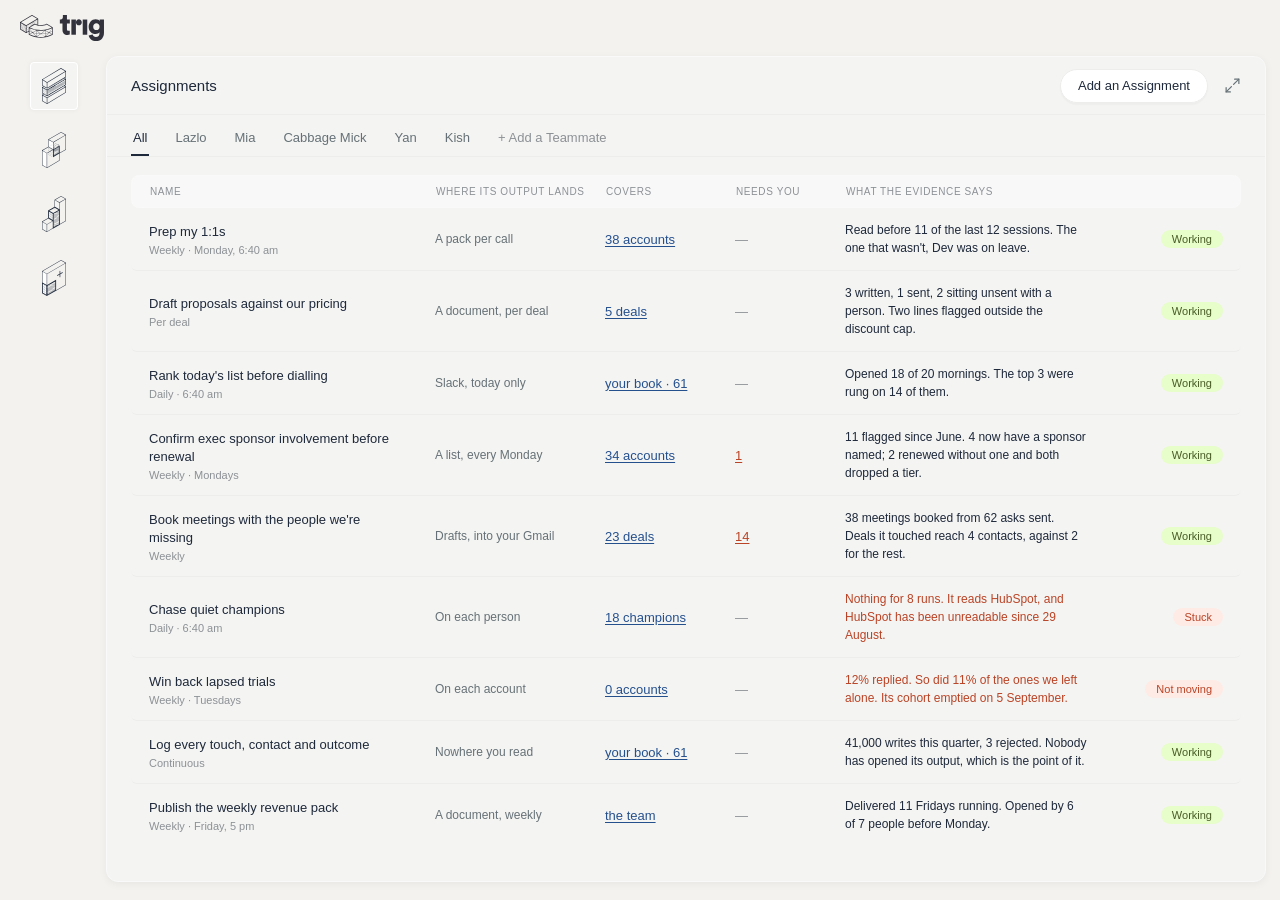
==== commit d95eab58: "Assignments drill in where they stand, on the dashboard too" ====
--- a/assignments.html
+++ b/assignments.html
@@ -28,9 +28,11 @@
       <a class="tab add" href="#">+ Add a Teammate</a>
       </nav>
 
-      <section class="pad-bottom full" id="asg-view">
-        <p class="filter-note" id="assignments-note"></p>
-        <div class="table assignments" id="assignments-list"></div>
+      <section class="pad-bottom full">
+        <div id="asg-view">
+          <p class="filter-note" id="assignments-note"></p>
+          <div class="table assignments" id="assignments-list"></div>
+        </div>
       </section>
 
     </main>
--- a/styles.css
+++ b/styles.css
@@ -888,3 +888,217 @@
 .al-name  { font-size: var(--t-md); font-weight: 500; }
 .al-where { font-size: var(--t-sm); color: var(--ink-2); text-align: right; }
 .al-sub   { grid-column: 1 / -1; font-size: var(--t-sm); line-height: var(--lh-sm); color: var(--ink-3); }
+
+/* a log in the drawer: dense, monospaced figures, nothing decorative */
+.log-table .row.item { padding: 8px 12px; font-size: var(--t-sm); line-height: var(--lh-sm); }
+.log-table .row.head { padding: 8px 12px; }
+.log-table .row.item span:first-child { color: var(--ink-3); font-variant-numeric: tabular-nums; }
+.proof-n .door { font: inherit; }
+
+/* ------------------------------------------------------------ call packs
+   Prep for a recurring customer call: what moved, what you promised, who
+   is in the room, what to raise, and what to leave alone. */
+
+.pack { border: 1px solid var(--rule); border-radius: var(--r-md); background: var(--white); margin-top: 14px; overflow: hidden; }
+.pack header {
+  display: flex; align-items: baseline; gap: 12px; flex-wrap: wrap;
+  padding: 12px 18px; border-bottom: 1px solid var(--rule); background: var(--panel2);
+}
+.pack-person { font-size: var(--t-sm); color: var(--ink-2); }
+
+.pack-waiting {
+  margin: 0; padding: 10px 18px; background: #fff6f4;
+  border-bottom: 1px solid var(--rule);
+  font-size: var(--t-sm); line-height: var(--lh-sm); color: #ba4325;
+}
+
+.pack-grid {
+  display: grid; grid-template-columns: minmax(0, 1.25fr) minmax(0, 1fr) 260px;
+  gap: 28px; padding: 4px 18px 16px; align-items: start;
+}
+.pack h3 {
+  margin: 16px 0 7px; font-size: var(--t-label); font-weight: 500;
+  letter-spacing: 0.06em; text-transform: uppercase; color: var(--ink-3);
+}
+
+/* what moved — dated, and direction carried by the words plus one mark */
+.moved { list-style: none; margin: 0; padding: 0; }
+.moved li { display: grid; grid-template-columns: 52px 1fr; gap: 12px; padding: 5px 0; align-items: baseline; }
+.mv-d { font-size: var(--t-xs); color: var(--ink-3); font-variant-numeric: tabular-nums; }
+.mv-t { font-size: var(--t-sm); line-height: var(--lh-sm); position: relative; padding-left: 13px; }
+.mv-t::before {
+  content: ""; position: absolute; left: 0; top: 7px;
+  width: 5px; height: 5px; border-radius: 50%; background: var(--ink-3);
+}
+.moved li.up   .mv-t::before { background: #01b89b; }
+.moved li.down .mv-t::before { background: #f97d5e; }
+
+/* promises and asks — the state is a word, not a colour alone */
+.promises { list-style: none; margin: 0; padding: 0; }
+.promises li { display: grid; grid-template-columns: 78px 1fr; gap: 10px; padding: 5px 0; align-items: baseline; }
+.pr-s { font-size: var(--t-xs); color: var(--ink-3); }
+.promises li.missed .pr-s { color: #ba4325; }
+.promises li.done .pr-s { color: #077764; }
+.promises li span:last-child { font-size: var(--t-sm); line-height: var(--lh-sm); }
+.promises li.missed span:last-child { color: var(--ink); }
+
+/* who is in the room */
+.pack-who { border-left: 1px solid var(--rule); padding-left: 22px; }
+.who { padding: 6px 0; border-bottom: 1px solid var(--rule); }
+.who-n { display: block; font-size: var(--t-sm); font-weight: 500; }
+.who-r { display: block; font-size: var(--t-xs); color: var(--ink-3); }
+.who-s { display: block; font-size: var(--t-xs); line-height: var(--lh-xs); color: var(--ink-2); margin-top: 3px; }
+.who.quiet .who-n { color: var(--ink-2); font-weight: 400; }
+
+/* the agenda, and the one thing not to say */
+.pack-agenda {
+  display: grid; grid-template-columns: minmax(0, 1.8fr) minmax(0, 1fr);
+  gap: 28px; padding: 2px 18px 18px; border-top: 1px solid var(--rule); align-items: start;
+}
+.agenda { list-style: none; margin: 0; padding: 0; counter-reset: ag; }
+.agenda li { position: relative; padding: 7px 0 7px 24px; border-bottom: 1px solid var(--rule); }
+.agenda li::before {
+  counter-increment: ag; content: counter(ag);
+  position: absolute; left: 2px; top: 8px;
+  font-size: var(--t-xs); color: var(--ink-3); font-variant-numeric: tabular-nums;
+}
+.ag-w { display: block; font-size: var(--t-md); line-height: var(--lh-md); }
+.ag-y { display: block; font-size: var(--t-sm); line-height: var(--lh-sm); color: var(--ink-2); margin-top: 2px; }
+.pack-leave { margin: 0; font-size: var(--t-sm); line-height: var(--lh-sm); color: var(--ink-2); }
+
+/* ------------------------------------------------- renewals with no sponsor
+   Which accounts, and enough about each to choose between them. */
+
+.rn-summary {
+  display: grid; grid-template-columns: repeat(3, auto) 1fr; gap: 32px; align-items: baseline;
+  background: var(--panel2); border: 1px solid var(--edge); border-radius: var(--r-md);
+  padding: 15px 18px; margin: 18px 0 16px;
+}
+.rn-n { display: block; font-size: var(--t-lg); font-weight: 500; font-variant-numeric: tabular-nums; }
+.rn-l { display: block; font-size: var(--t-xs); color: var(--ink-3); }
+.rn-say { margin: 0; font-size: var(--t-sm); line-height: var(--lh-sm); color: var(--ink-2); }
+
+.rn-table { padding: 0; }
+.rn-table .row {
+  grid-template-columns: 130px 92px 96px 168px 84px 140px 1fr 62px;
+  gap: 16px; align-items: start;
+}
+.rn-table .row.item { padding: 12px 14px; border-bottom: 1px solid var(--rule); cursor: pointer; }
+.rn-table .row.item:hover { background: var(--panel2); }
+.rn-table em { display: block; font-style: normal; font-size: var(--t-xs); line-height: var(--lh-xs); color: var(--ink-3); margin-top: 2px; }
+.rn-acct { font-size: var(--t-md); font-weight: 500; }
+.rn-val, .rn-when, .rn-contacts { font-size: var(--t-sm); font-variant-numeric: tabular-nums; }
+.rn-who, .rn-why { font-size: var(--t-sm); line-height: var(--lh-sm); }
+.rn-usage { font-size: var(--t-sm); }
+.rn-usage.falling { color: #ba4325; }
+.rn-usage.rising { color: #077764; }
+.rn-usage em { color: var(--ink-3); }
+.rn-go { display: flex; justify-content: flex-end; }
+
+/* the account, in the drawer */
+.rn-p { margin: 0 0 4px; font-size: var(--t-sm); line-height: var(--lh-sm); }
+.rn-p strong { font-weight: 500; }
+.verdict-p { background: var(--panel2); border: 1px solid var(--edge); border-radius: var(--r-md); padding: 12px 14px; }
+.rn-behaviour .row { align-items: baseline; }
+.rn-behaviour .row.item { padding: 8px 12px; font-size: var(--t-sm); line-height: var(--lh-sm); }
+.rn-figure { font-variant-numeric: tabular-nums; }
+.rn-figure.falling { color: #ba4325; }
+.rn-figure.rising { color: #077764; }
+
+/* ------------------------------------------------------------- the week
+   A diary of recurring calls. Days collapse; a call opens its pack. */
+
+.wk-summary {
+  display: grid; grid-template-columns: repeat(3, auto) 1fr; gap: 32px; align-items: baseline;
+  background: var(--panel2); border: 1px solid var(--edge); border-radius: var(--r-md);
+  padding: 15px 18px; margin: 18px 0 16px;
+}
+
+.wk-day + .wk-day { margin-top: 10px; }
+.wk-head {
+  display: flex; align-items: baseline; gap: 14px; width: 100%; text-align: left;
+  border: 0; background: none; font: inherit; cursor: pointer;
+  padding: 9px 12px; border-radius: var(--r-md);
+}
+.wk-head:hover { background: var(--panel2); }
+.wk-caret { flex: none; align-self: center; color: var(--ink-3); transition: transform 120ms ease; }
+.wk-day[data-open] .wk-caret { transform: rotate(90deg); }
+.wk-d    { font-size: var(--t-md); font-weight: 500; }
+.wk-date { font-size: var(--t-sm); color: var(--ink-2); }
+.wk-n    { font-size: var(--t-sm); color: var(--ink-3); }
+.wk-v    { font-size: var(--t-sm); color: var(--ink-3); font-variant-numeric: tabular-nums; }
+.wk-note { margin-left: auto; font-size: var(--t-xs); color: #ba4325; }
+
+.wk-calls { display: none; padding: 0 0 6px 12px; }
+.wk-day[data-open] .wk-calls { display: block; }
+
+.wk-call {
+  display: grid; grid-template-columns: 56px 1fr 74px 84px auto;
+  gap: 16px; align-items: start; width: 100%; text-align: left;
+  border: 0; border-bottom: 1px solid var(--rule); background: none; font: inherit;
+  cursor: pointer; padding: 11px 14px; border-radius: 6px;
+}
+.wk-call:hover { background: var(--panel2); }
+.wk-time { font-size: var(--t-sm); color: var(--ink-2); font-variant-numeric: tabular-nums; padding-top: 1px; }
+.wk-body { display: flex; flex-direction: column; gap: 3px; min-width: 0; }
+.wk-acct { font-size: var(--t-md); font-weight: 500; }
+.wk-acct em { font-style: normal; font-weight: 400; color: var(--ink-2); margin-left: 8px; font-size: var(--t-sm); }
+.wk-line { font-size: var(--t-sm); line-height: var(--lh-sm); color: var(--ink-2); }
+.wk-meta { font-size: var(--t-sm); color: var(--ink-2); font-variant-numeric: tabular-nums; padding-top: 1px; }
+.wk-state { font-size: var(--t-xs); color: var(--ink-3); padding-top: 2px; }
+.wk-state.unread { color: var(--ink); }
+.wk-flag {
+  font-size: var(--t-xs); color: #ba4325; background: #fff6f4;
+  border-radius: var(--r-pill); padding: 2px 9px; white-space: nowrap;
+}
+
+.pack-waiting.flush { margin: 0 0 4px; padding: 10px 12px; border: 1px solid var(--signal-200, #ffd3c7); border-radius: var(--r-md); }
+
+/* --------------------------------------------------- chase quiet champions
+   The outage is a banner over the report, not the report. */
+
+.outage {
+  background: #fff6f4; border: 1px solid #ffd3c7; border-radius: var(--r-md);
+  padding: 12px 16px; margin: 18px 0 4px;
+  font-size: var(--t-sm); line-height: var(--lh-sm); color: var(--ink);
+}
+.outage-t { font-weight: 500; color: #ba4325; }
+.outage .door { color: #ba4325; }
+
+.chase-table .row { align-items: start; }
+.chase-table .row.item { padding: 12px 14px; border-bottom: 1px solid var(--rule); font-size: var(--t-sm); line-height: var(--lh-sm); }
+.chase-table strong { font-weight: 500; }
+.chase-table em { display: block; font-style: normal; font-size: var(--t-xs); line-height: var(--lh-xs); color: var(--ink-3); margin-top: 2px; }
+.ch-n { font-variant-numeric: tabular-nums; }
+.ch-r { font-variant-numeric: tabular-nums; color: var(--ink-2); }
+.ch-r.good { color: #077764; }
+
+/* the conclusion the average was hiding */
+.finding {
+  background: var(--ink); color: var(--white);
+  border-radius: var(--r-md); padding: 16px 18px; margin-top: 16px;
+}
+.finding p { margin: 0 0 9px; font-size: var(--t-sm); line-height: var(--lh-sm); }
+.finding p:last-of-type { color: rgba(255,255,255,0.72); }
+.finding strong { font-weight: 500; }
+.finding em { font-style: italic; }
+.finding .btn { background: var(--white); border-color: var(--white); }
+.finding .btn.primary { background: var(--white); color: var(--ink); }
+.finding .btn:not(.primary) { background: transparent; border-color: rgba(255,255,255,0.3); color: var(--white); }
+
+/* a row that is information, not a door */
+.wk-call.flat { cursor: default; }
+.wk-call.flat:hover { background: none; }
+.wk-call.flat .wk-acct { font-weight: 400; color: var(--ink-2); }
+
+/* the line to open with */
+.opener {
+  margin: 0; padding: 11px 13px;
+  background: var(--white); border: 1px solid var(--rule); border-radius: var(--r-md);
+  font-size: var(--t-md); line-height: var(--lh-md);
+}
+
+/* Drilled in inside a dashboard section: the navigator sits under the
+   section head rather than replacing the page, so keep it modest. */
+#asg-view .stepped { min-height: 520px; border-top: 1px solid var(--rule); }
+#asg-view .col-list { padding-top: 4px; }
